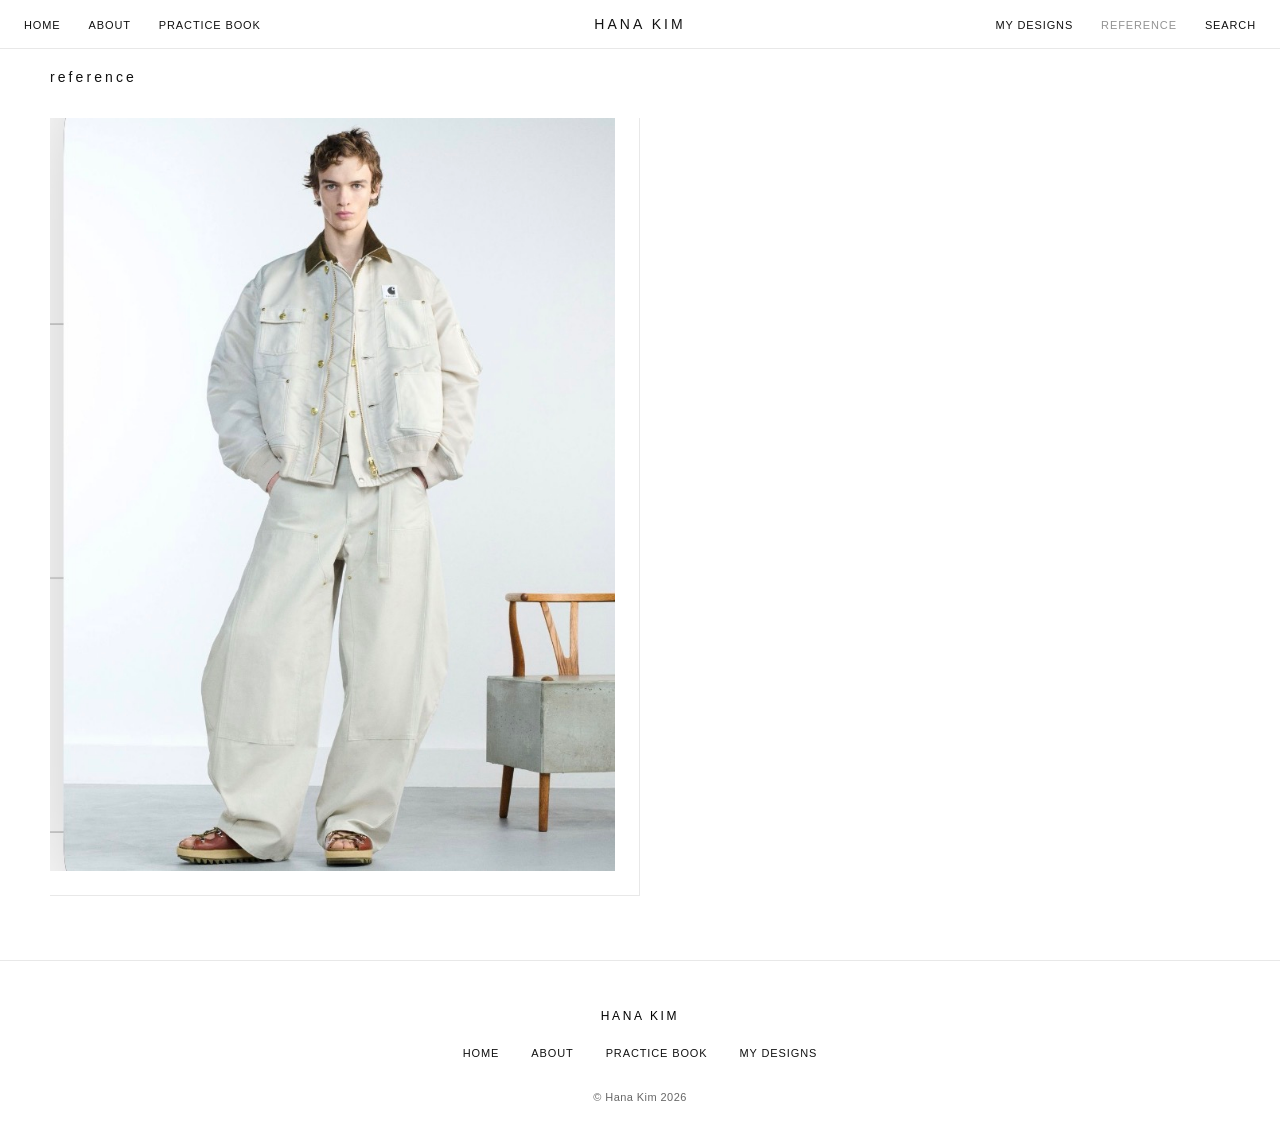
==== forEach.html @ 9773b861 "Publish portfolio website." ====
<!DOCTYPE html>
<html lang="en">

<head>
    <meta charset="UTF-8">
    <meta name="viewport" content="width=device-width, initial-scale=1.0">
    <title>Reference — Hana Kim</title>
    <link rel="preconnect" href="https://fonts.googleapis.com">
    <link rel="preconnect" href="https://fonts.gstatic.com" crossorigin>
    <link href="https://fonts.googleapis.com/css2?family=Poppins:wght@400;500&display=swap" rel="stylesheet">
    <link rel="stylesheet" href="style.css">
</head>

<body class="mk-page mk-work-page">
    <header class="mk-header">
        <nav class="mk-nav" aria-label="Main">
            <ul class="mk-nav-links mk-nav-left">
                <li><a href="index.html">Home</a></li>
                <li><a href="me.html">About</a></li>
                <li><a href="products.html">practice book</a></li>
            </ul>

            <a class="mk-logo" href="index.html">Hana Kim</a>

            <ul class="mk-nav-links mk-nav-right">
                <li><a href="javascript.html">My Designs</a></li>
                <li><a href="forEach.html" class="mk-active">Reference</a></li>
                <li><a href="search.html" class="mk-search">Search</a></li>
            </ul>
        </nav>
    </header>

    <main class="mk-work-main">
        <section class="mk-work-intro">
            <h1 class="mk-work-heading">reference</h1>
        </section>

        <section class="mk-work-grid" aria-label="Reference images">
            <figure class="mk-work-item">
                <img
                    src="images/reference-sacai-carhartt.png"
                    alt="Model wearing an off-white Sacai x Carhartt WIP chore jacket, wide-leg work pants, and brown platform sandals"
                    class="mk-work-item__img"
                >
            </figure>
        </section>
    </main>

    <footer class="mk-footer">
        <div class="mk-footer-brand">Hana Kim</div>
        <nav class="mk-footer-nav" aria-label="Footer">
            <a href="index.html">Home</a>
            <a href="me.html">About</a>
            <a href="products.html">practice book</a>
            <a href="javascript.html">My Designs</a>
        </nav>
        <p class="mk-footer-copy">&copy; Hana Kim 2026</p>
    </footer>
</body>

</html>
---- style.css ----
body {
            margin: 0;
        }

 section.nike {
            display: flex;
            background:#ffffff;
            justify-content: center;
            gap: 5rem;
        }

        footer {
            text-align: center;
            padding: 3px;
            background-color: rgb(255, 255, 255);
            color: rgb(0, 0, 0);
        
        }

        .menu {
        
            display: flex;
            gap: 0.75rem 1.25rem;
            align-items: center;
            padding: 0.75rem 1rem;
            background: #ffffff
            
        }

        .menu a {
            color: #000000;
            text-decoration: none;
            font-weight: 500;
        }

        .menu a:hover {
            text-decoration: underline;
        }

        nav {
            color: rgb(0, 0, 0)
             
        }


        
        nav h3 {
            color: rgb(0, 0, 0);
            width: 40%;
        }

        nav h4 {
            margin-left: auto;
        }

        section.img_section {
           
            flex: 1;
            display: flex;
            justify-content: center;
            background-color: rgb(255, 255, 255);
            align-items: center;
        }
        
        .intro {
            display: flex;
            align-items: center;
            background-color: rgb(255, 255, 255);
        }

        .hero {
            margin: 0;
            padding: 0;
            max-width: none;
            width: 100%;
            text-align: center;
        }

        .hero-image {
            width: 100%;
            max-height: none;
            object-fit: cover;
            border-radius: 0;
            display: block;
        }

        .hero figcaption {
            margin-top: 0.75rem;
            color: #444;
            font-size: 0.95rem;
        }

        /* Matin Kim–inspired homepage (matinkim.shop) */
        .mk-page {
            margin: 0;
            font-family: "Helvetica Neue", Helvetica, Arial, sans-serif;
            font-size: 13px;
            font-weight: 400;
            color: #111;
            background: #fff;
            -webkit-font-smoothing: antialiased;
        }

        .mk-header {
            position: sticky;
            top: 0;
            z-index: 100;
            background: #fff;
            border-bottom: 1px solid #e8e8e8;
        }

        .mk-nav {
            display: grid;
            grid-template-columns: 1fr auto 1fr;
            align-items: center;
            max-width: 1400px;
            margin: 0 auto;
            padding: 1rem 1.5rem;
            gap: 1rem;
        }

        .mk-nav-links {
            display: flex;
            flex-wrap: wrap;
            align-items: center;
            gap: 1.25rem 1.75rem;
            list-style: none;
            margin: 0;
            padding: 0;
        }

        .mk-nav-left {
            justify-content: flex-start;
        }

        .mk-nav-right {
            justify-content: flex-end;
        }

        .mk-nav-links a {
            color: #111;
            text-decoration: none;
            text-transform: uppercase;
            letter-spacing: 0.08em;
            font-size: 11px;
            font-weight: 400;
        }

        .mk-nav-links a:hover {
            opacity: 0.55;
            text-decoration: none;
        }

        .mk-logo {
            color: #111;
            text-decoration: none;
            text-transform: uppercase;
            letter-spacing: 0.22em;
            font-size: 14px;
            font-weight: 500;
            text-align: center;
            white-space: nowrap;
        }

        .mk-logo:hover {
            opacity: 0.55;
        }

        .mk-hero {
            position: relative;
            width: 100%;
            min-height: 75vh;
            overflow: hidden;
        }

        .mk-hero-slides {
            position: relative;
            width: 100%;
            height: 75vh;
        }

        .mk-hero-slide {
            position: absolute;
            inset: 0;
            width: 100%;
            height: 100%;
            object-fit: cover;
            display: block;
            opacity: 0;
            animation-duration: 12s;
            animation-timing-function: ease-in-out;
            animation-iteration-count: infinite;
        }

        .mk-hero-slide--1 {
            animation-name: mk-hero-fade-1;
        }

        .mk-hero-slide--2 {
            animation-name: mk-hero-fade-2;
        }

        @keyframes mk-hero-fade-1 {
            0%,
            40% {
                opacity: 1;
            }

            50%,
            90% {
                opacity: 0;
            }

            100% {
                opacity: 1;
            }
        }

        @keyframes mk-hero-fade-2 {
            0%,
            40% {
                opacity: 0;
            }

            50%,
            90% {
                opacity: 1;
            }

            100% {
                opacity: 0;
            }
        }

        .mk-hero-center {
            position: absolute;
            inset: 0;
            z-index: 2;
            display: flex;
            flex-direction: column;
            align-items: center;
            justify-content: center;
            text-align: center;
            padding: 1.5rem;
            color: #fff;
            pointer-events: none;
        }

        .mk-hero-center-name {
            margin: 0;
            font-size: clamp(2rem, 5vw, 3.25rem);
            font-weight: 400;
            letter-spacing: 0.14em;
            text-transform: uppercase;
            text-shadow: 0 2px 24px rgba(0, 0, 0, 0.35);
            opacity: 0;
            animation: mk-hero-pop-slow 1.6s ease-out forwards;
        }

        .mk-hero-center-tagline {
            margin: 0.85rem 0 0;
            font-size: clamp(11px, 1.6vw, 13px);
            font-weight: 400;
            letter-spacing: 0.2em;
            text-transform: uppercase;
            text-shadow: 0 1px 16px rgba(0, 0, 0, 0.35);
            opacity: 0;
            animation: mk-hero-pop-fast 0.5s ease-out forwards;
            animation-delay: 1.15s;
        }

        .mk-hero-center-tagline--sub {
            margin-top: 0.4rem;
            animation-delay: 1.35s;
        }

        @keyframes mk-hero-pop-slow {
            0% {
                opacity: 0;
                transform: translateY(28px);
            }

            100% {
                opacity: 1;
                transform: translateY(0);
            }
        }

        @keyframes mk-hero-pop-fast {
            0% {
                opacity: 0;
                transform: translateY(14px);
            }

            100% {
                opacity: 1;
                transform: translateY(0);
            }
        }

        .mk-hero-overlay {
            z-index: 1;
            position: absolute;
            left: 0;
            right: 0;
            bottom: 0;
            padding: 3rem 1.5rem;
            text-align: center;
            color: #fff;
            background: linear-gradient(transparent, rgba(0, 0, 0, 0.45));
        }

        .mk-hero-eyebrow {
            margin: 0 0 0.5rem;
            text-transform: uppercase;
            letter-spacing: 0.2em;
            font-size: 11px;
            font-weight: 400;
        }

        .mk-hero-title {
            margin: 0;
            font-size: clamp(1.75rem, 4vw, 2.75rem);
            font-weight: 400;
            letter-spacing: 0.04em;
            text-transform: uppercase;
        }

        .mk-hero-subtitle {
            margin: 0.75rem 0 0;
            font-size: 12px;
            letter-spacing: 0.12em;
            text-transform: uppercase;
            opacity: 0.9;
        }

        .mk-section {
            max-width: 1400px;
            margin: 0 auto;
            padding: 4rem 1.5rem 2rem;
        }

        .mk-section-heading {
            margin: 0 0 2rem;
            font-size: 13px;
            font-weight: 400;
            text-transform: uppercase;
            letter-spacing: 0.15em;
            text-align: center;
        }

        .mk-card-link {
            display: flex;
            justify-content: space-between;
            align-items: center;
            padding: 1.25rem 0;
            border-top: 1px solid #e8e8e8;
            border-bottom: 1px solid #e8e8e8;
            color: #111;
            text-decoration: none;
            text-transform: uppercase;
            letter-spacing: 0.06em;
            font-size: 12px;
        }

        .mk-card-link:hover {
            opacity: 0.55;
        }

        .mk-categories {
            display: grid;
            grid-template-columns: repeat(3, 1fr);
            gap: 1px;
            background: #e8e8e8;
            max-width: 1400px;
            margin: 0 auto 4rem;
            padding: 0 1.5rem;
        }

        .mk-category {
            display: flex;
            align-items: center;
            justify-content: center;
            min-height: 120px;
            background: #fff;
            color: #111;
            text-decoration: none;
            text-transform: uppercase;
            letter-spacing: 0.12em;
            font-size: 11px;
        }

        .mk-category:hover {
            background: #f7f7f7;
        }

        .mk-footer {
            border-top: 1px solid #e8e8e8;
            padding: 3rem 1.5rem 2rem;
            text-align: center;
        }

        .mk-footer-brand {
            text-transform: uppercase;
            letter-spacing: 0.22em;
            font-size: 12px;
            margin-bottom: 1.5rem;
        }

        .mk-footer-nav {
            display: flex;
            flex-wrap: wrap;
            justify-content: center;
            gap: 1.25rem 2rem;
            margin-bottom: 2rem;
        }

        .mk-footer-nav a {
            color: #111;
            text-decoration: none;
            text-transform: uppercase;
            letter-spacing: 0.08em;
            font-size: 11px;
        }

        .mk-footer-nav a:hover {
            opacity: 0.55;
        }

        .mk-footer-copy {
            margin: 0;
            font-size: 11px;
            color: #666;
            letter-spacing: 0.04em;
        }

        .mk-nav-links a.mk-active {
            opacity: 0.45;
        }

        /* Work page */
        .mk-work-page .mk-work-main {
            max-width: 1400px;
            margin: 0 auto;
            padding: 20px 50px 4rem;
            box-sizing: border-box;
        }

        .mk-work-page .mk-work-heading {
            margin: 0 0 2rem;
            color: #111;
            font-family: "Helvetica Neue", Helvetica, Arial, sans-serif;
            font-size: 14px;
            font-weight: 500;
            letter-spacing: 0.22em;
            text-transform: none;
            line-height: 1.2;
        }

        .mk-work-page .mk-work-grid {
            display: grid;
            grid-template-columns: repeat(2, 1fr);
            column-gap: 0;
            row-gap: 1.5rem;
        }

        .mk-work-page .mk-work-item {
            margin: 0;
            padding: 0 0 1.5rem;
            border: 0;
            border-bottom: 1px solid #e8e8e8;
        }

        .mk-work-page .mk-work-item:nth-child(odd) {
            padding-right: 1.5rem;
            border-right: 1px solid #e8e8e8;
        }

        .mk-work-page .mk-work-item:nth-child(even) {
            padding-left: 1.5rem;
        }

        .mk-work-page .mk-work-item__img {
            display: block;
            width: 100%;
            height: auto;
        }

        .mk-work-page .mk-work-item__caption {
            margin-top: 0.65rem;
            color: #444;
            font-size: 12px;
            font-weight: 400;
            letter-spacing: 0.02em;
            line-height: 1.4;
        }

        @media (max-width: 768px) {
            .mk-work-page .mk-work-main {
                padding: 20px 16px 3rem;
            }

            .mk-work-page .mk-work-grid {
                grid-template-columns: 1fr;
            }

            .mk-work-page .mk-work-item:nth-child(odd) {
                padding-right: 0;
                border-right: none;
            }

            .mk-work-page .mk-work-item:nth-child(even) {
                padding-left: 0;
            }
        }

        /* About page — Matin Kim Brand page style (matinkim.shop/pages/brand) */
        .mk-about-page {
            --mk-brand-gap: 1rem;
            --mk-brand-line-gap: 2rem;
            --mk-brand-footer-gap: 1rem;
            min-height: 100vh;
            display: flex;
            flex-direction: column;
        }

        .mk-about-page .mk-brand-main {
            flex: 0 1 auto;
            display: flex;
            flex-direction: column;
            padding-bottom: 0;
        }

        .mk-about-page .mk-brand-intro__inner {
            width: 100%;
            max-width: none;
            height: auto;
            min-height: 0;
            margin: 0 auto;
        }

        .mk-about-page .mk-brand-intro {
            margin: 0;
            padding: 20px 50px 0;
            box-sizing: border-box;
            flex-shrink: 0;
            height: auto;
        }

        .mk-about-page .mk-brand-heading {
            margin: 0 0 16px;
            font-family: Poppins, "Helvetica Neue", Helvetica, Arial, sans-serif;
            font-size: 40px;
            font-weight: 500;
            line-height: 1.2;
            letter-spacing: 0;
            text-transform: none;
            text-align: left;
            color: #111;
        }

        .mk-about-page .mk-brand-text {
            width: 100%;
            height: auto;
            min-height: 0;
            font-size: 15px;
            line-height: 1.375;
            letter-spacing: 0.05em;
            color: #111;
            text-align: justify;
            text-justify: inter-word;
        }

        .mk-about-page .mk-brand-text p {
            margin: 0 0 16px;
            text-align: justify;
            text-indent: 0;
        }

        .mk-about-page .mk-brand-text p:last-child {
            margin-bottom: 0;
        }

        .mk-about-page .mk-brand-visual {
            flex-shrink: 0;
            width: auto;
            height: auto;
            margin: var(--mk-brand-gap) -50px 0;
            padding: 0;
            border: 0;
            line-height: 0;
        }

        .mk-about-page .mk-brand-visual__img {
            display: block;
            width: 100%;
            height: auto;
            margin: 0;
        }

        .mk-about-page .mk-brand-divider {
            flex-shrink: 0;
            margin: 0;
            padding: var(--mk-brand-line-gap) 50px 0;
        }

        .mk-about-page .mk-footer {
            flex-shrink: 0;
            margin-top: 0;
            border-top: none;
            padding-top: var(--mk-brand-footer-gap);
        }

        .mk-about-page .mk-brand-divider hr {
            margin: 0;
            border: 0;
            border-top: 1px solid #e8e8e8;
        }

        @media (max-width: 989px) {
            .mk-about-page .mk-brand-intro {
                padding: 20px 30px 0;
            }

            .mk-about-page .mk-brand-visual {
                margin-left: -30px;
                margin-right: -30px;
            }

            .mk-about-page .mk-brand-heading {
                font-size: 36px;
            }
        }

        @media (max-width: 768px) {
            .mk-nav {
                grid-template-columns: 1fr;
                text-align: center;
            }

            .mk-nav-left,
            .mk-nav-right {
                justify-content: center;
            }

            .mk-logo {
                order: -1;
                margin-bottom: 0.5rem;
            }

            .mk-categories {
                grid-template-columns: 1fr;
            }

            .mk-hero-slides {
                height: 60vh;
            }

            .mk-hero {
                min-height: 60vh;
            }

            .mk-about-page .mk-brand-intro {
                padding: 20px 16px 0;
            }

            .mk-about-page .mk-brand-visual {
                margin-left: -16px;
                margin-right: -16px;
            }

            .mk-about-page .mk-brand-heading {
                font-size: 32px;
            }

            .mk-about-page .mk-brand-text {
                font-size: 14px;
            }
        }

        article.img {
           
            max-width: 100%;
            height: auto;
            border-radius: 8px; 
        
        }
        section.gawi div {
            width: 40%;
            align-items: center;
            height: 100vh

            
        }

    
        .about-title {
             border-bottom: 1px solid #ccc;
             padding-bottom: 5px;
        }

        .below {
            border-bottom: 1px solid #ccc;
             padding-bottom: 5px;
        
        }

        .me {
             border-bottom: 1px solid #ccc;
             padding-bottom: 5px;
        }

        section.gawi {
            background-color: bisque;
            display: grid;
            place-items: center;
            padding-bottom: 1rem;
        }
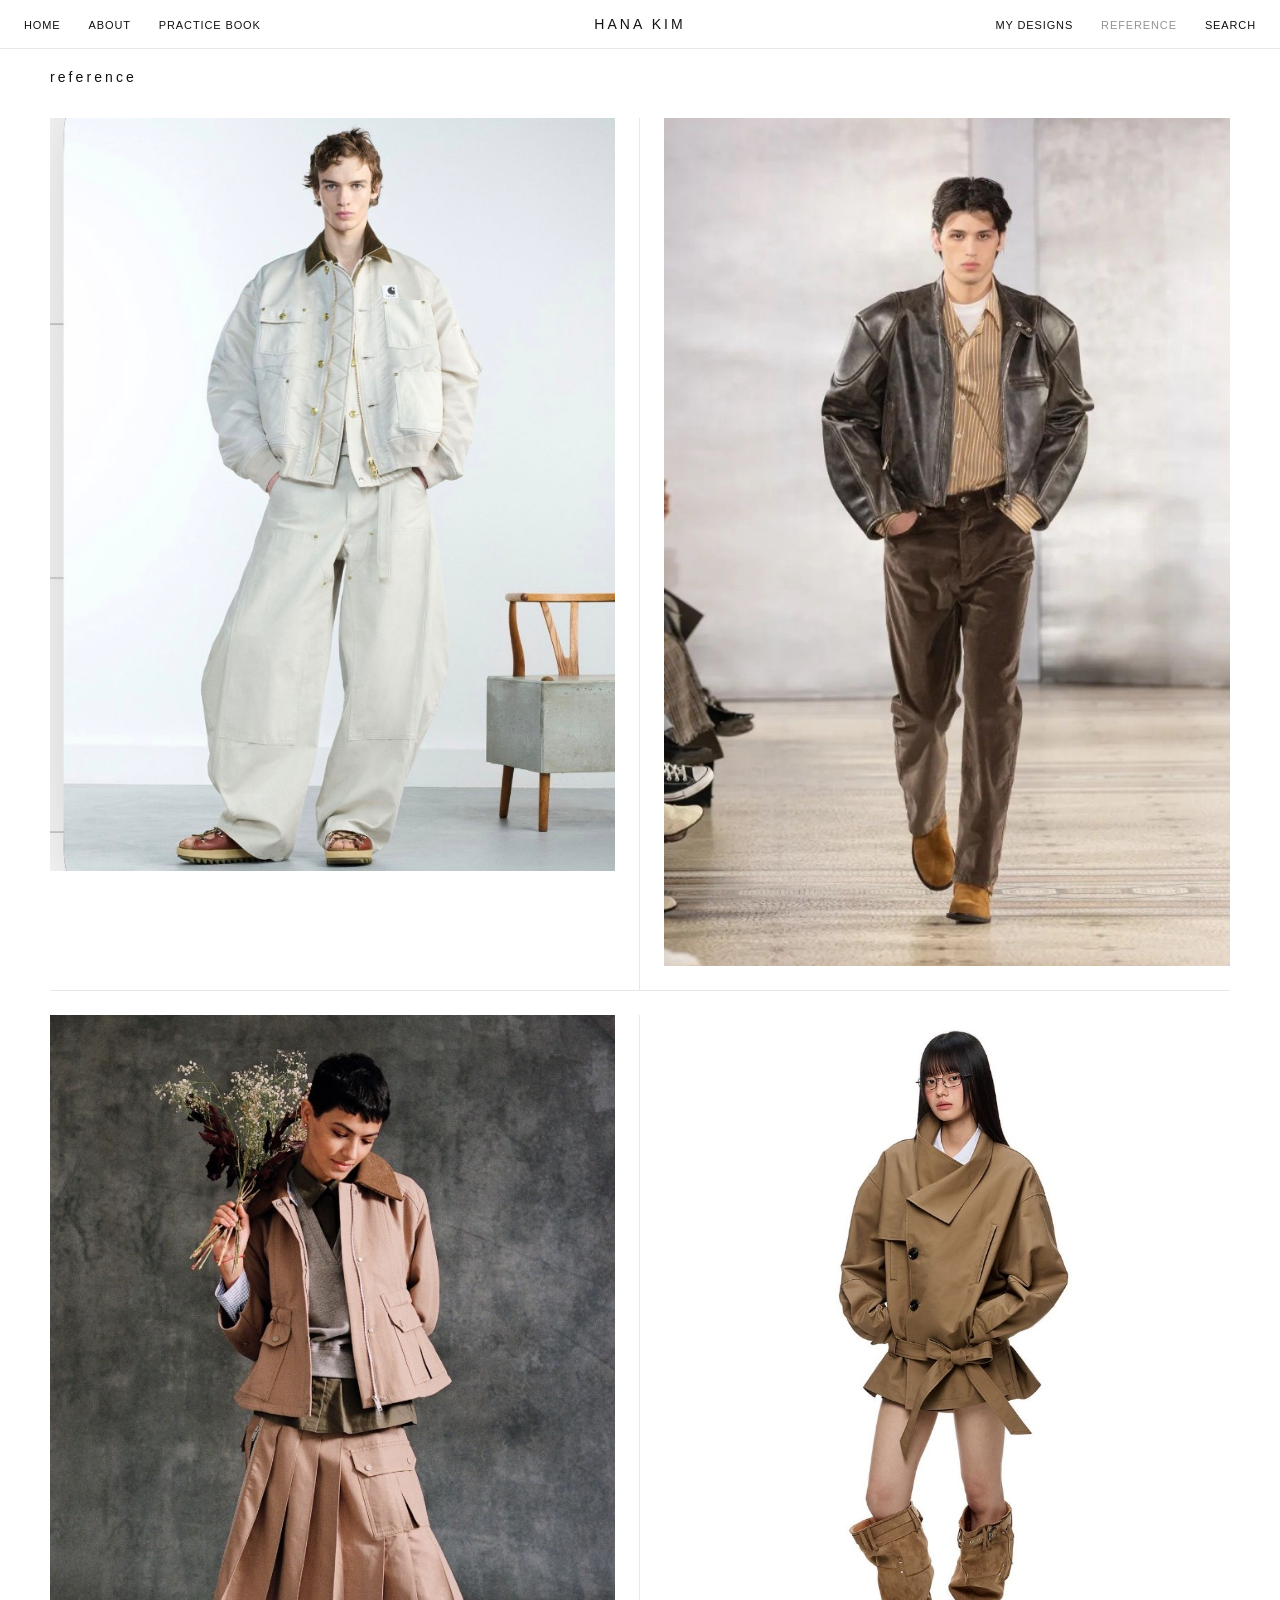
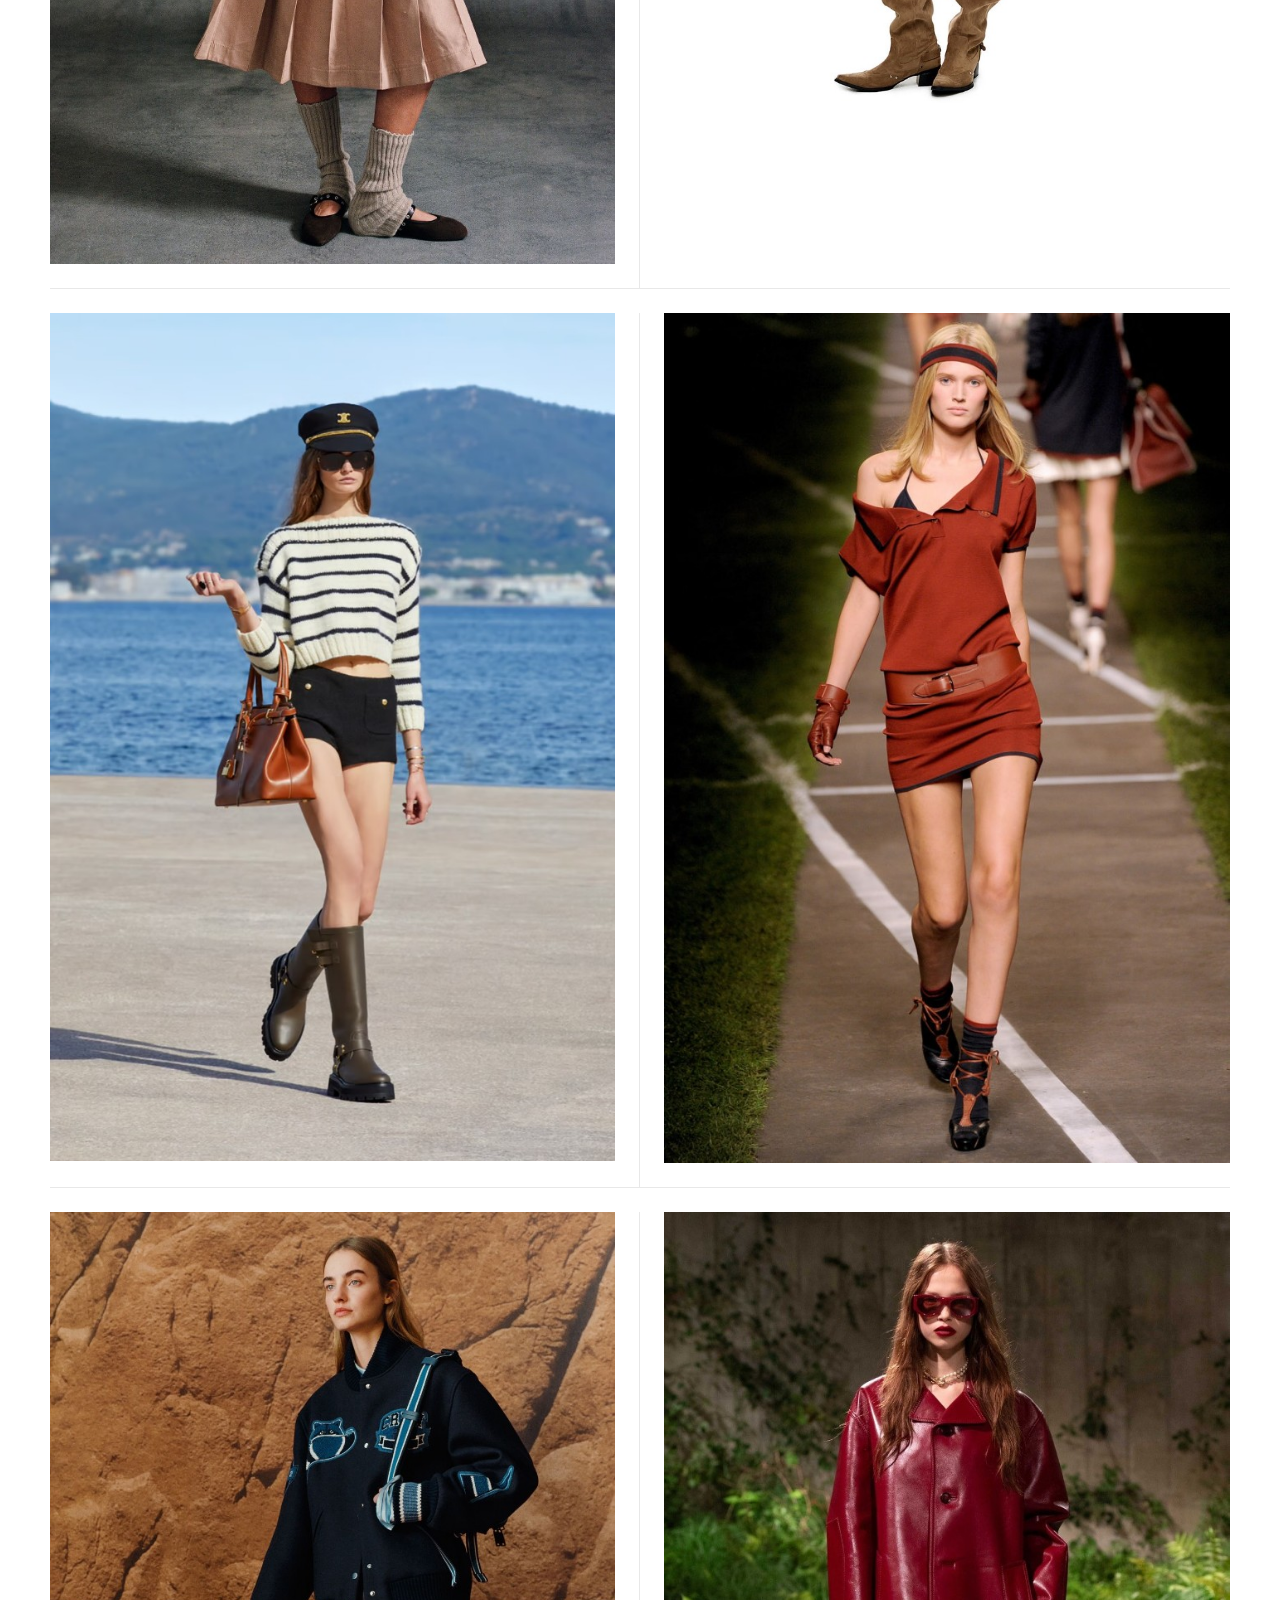
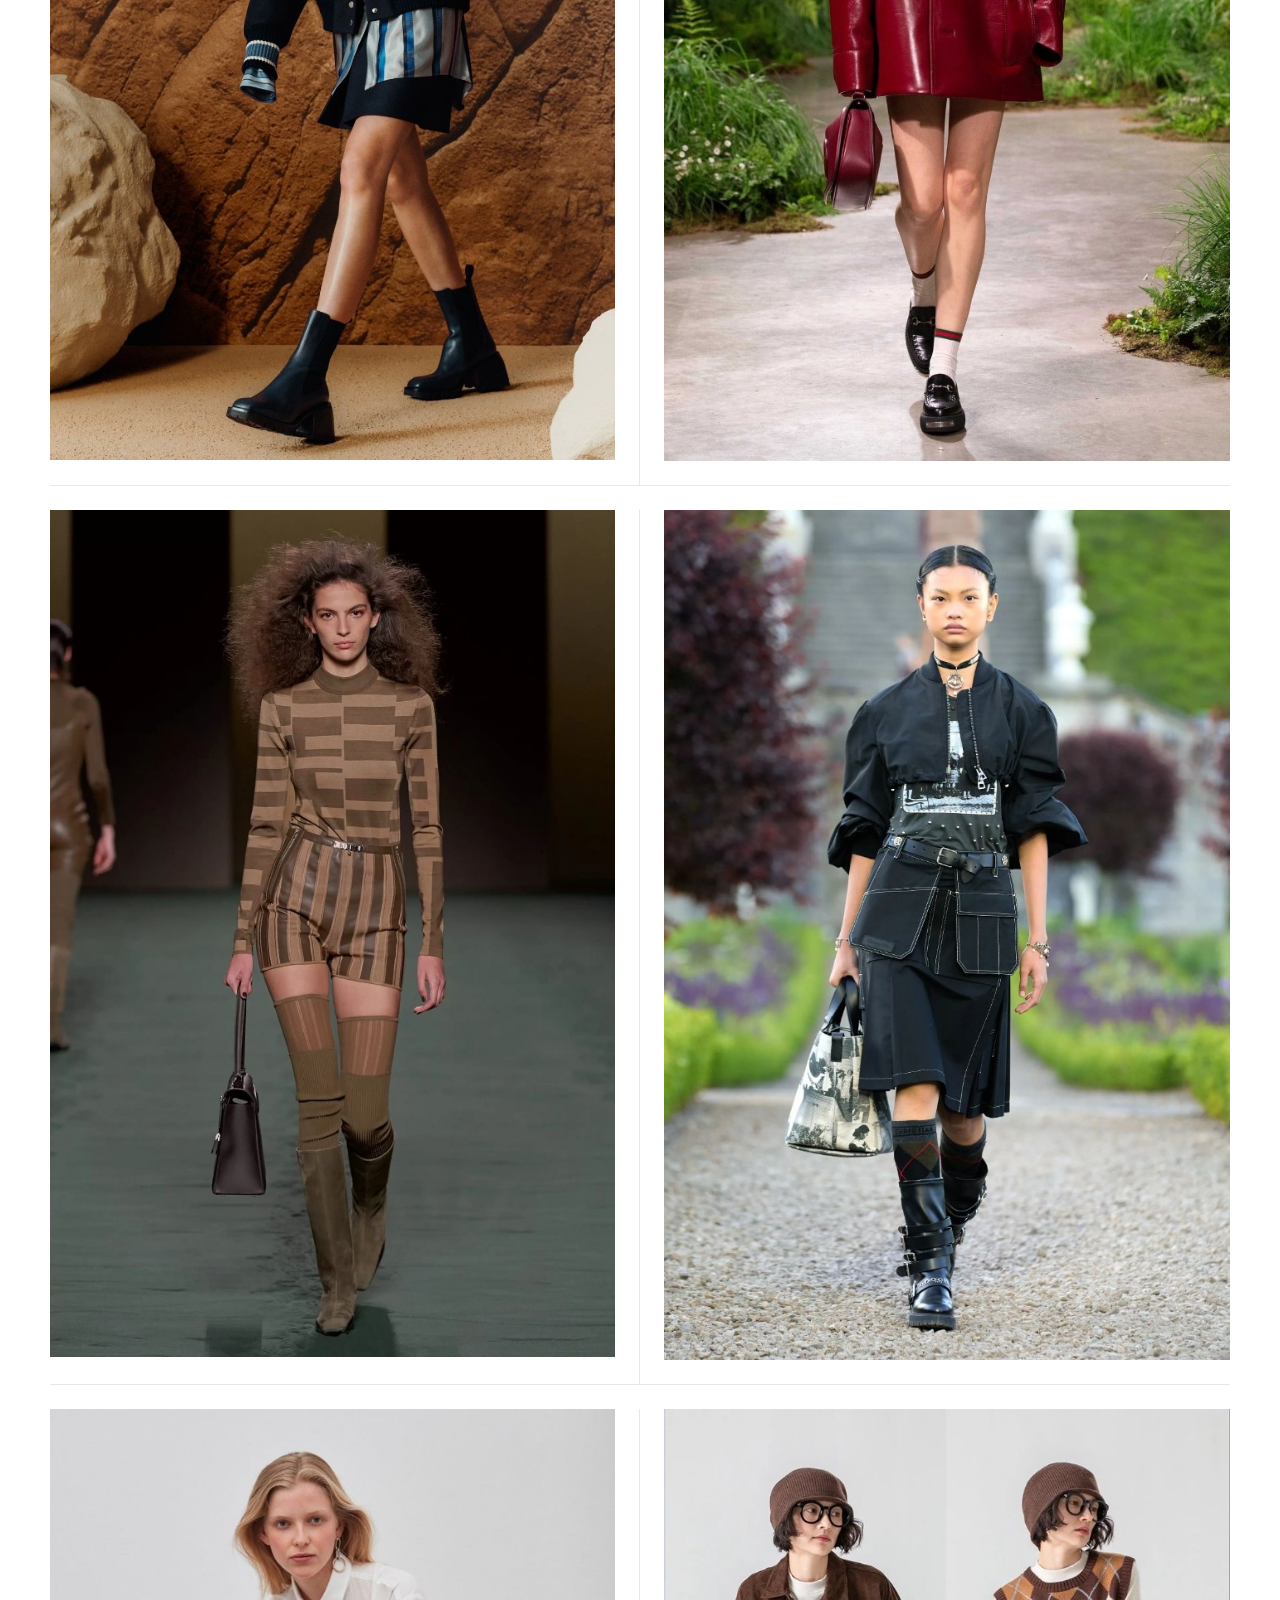
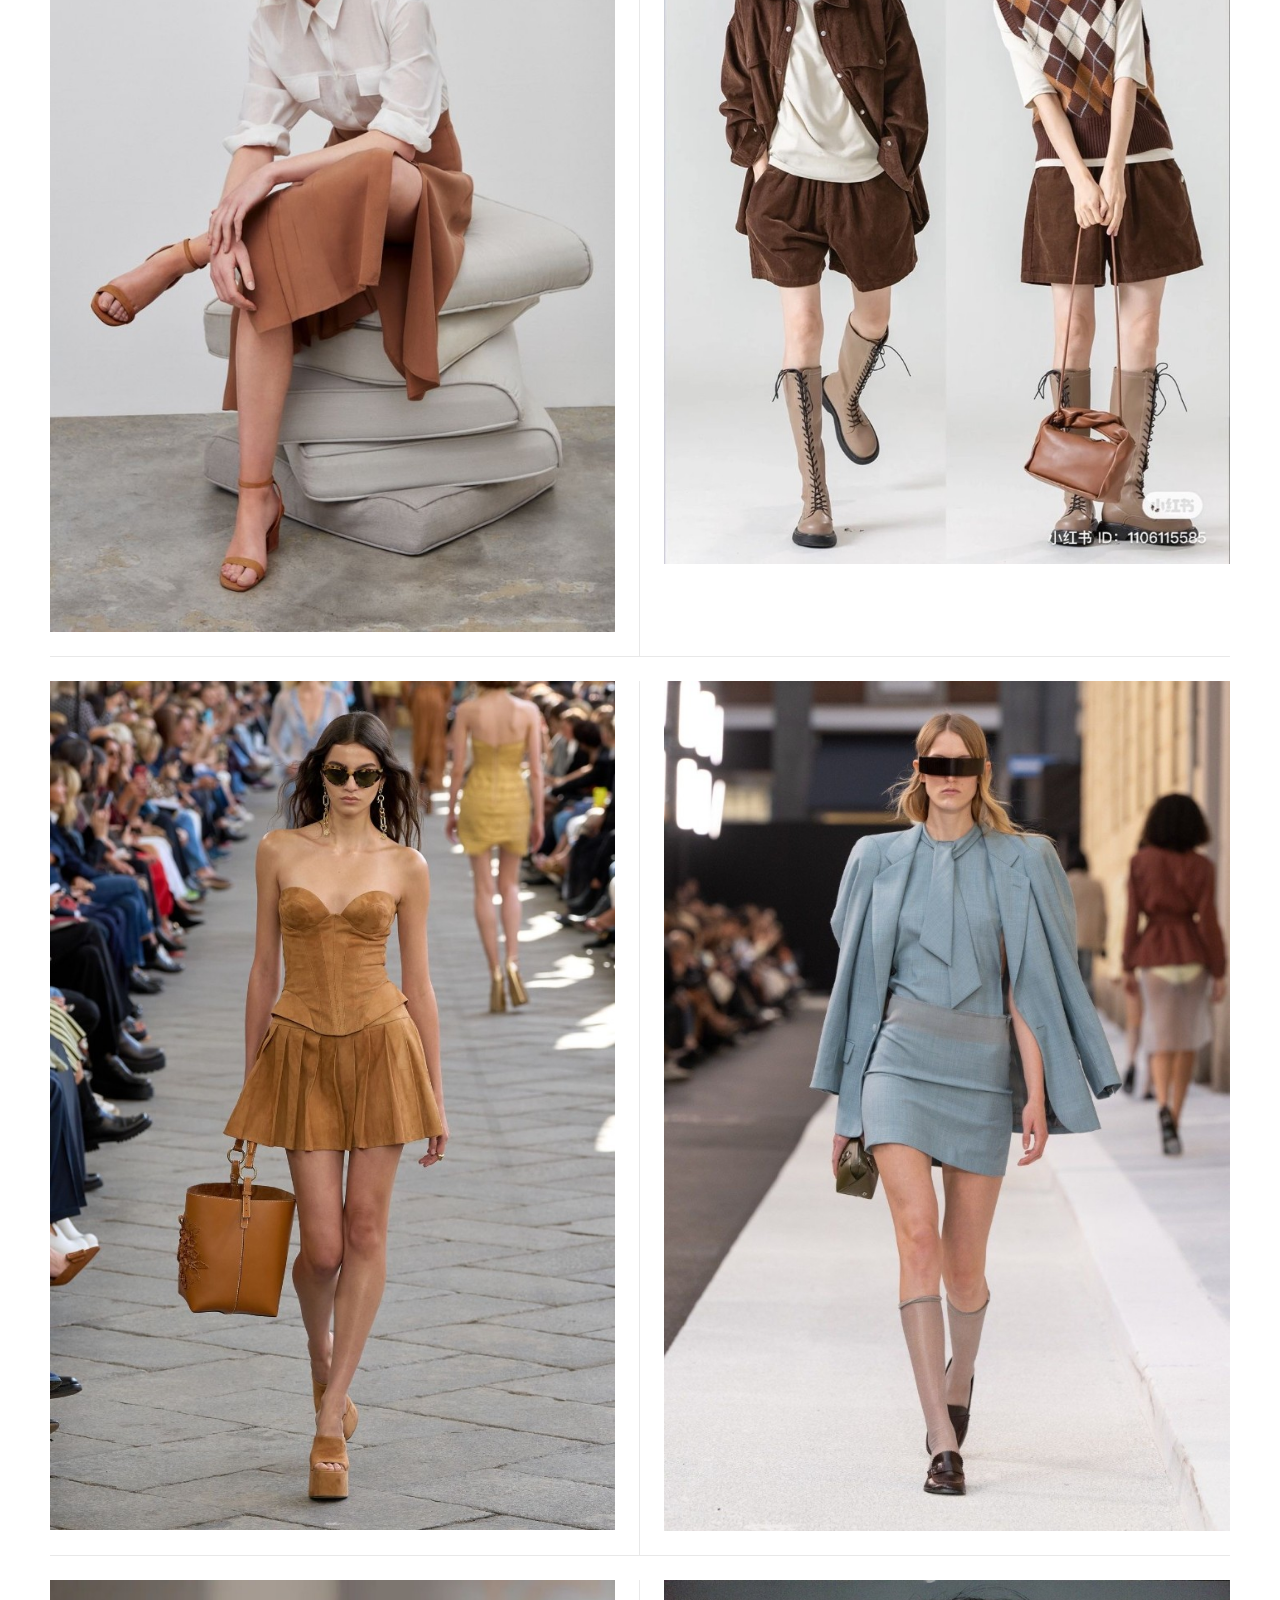
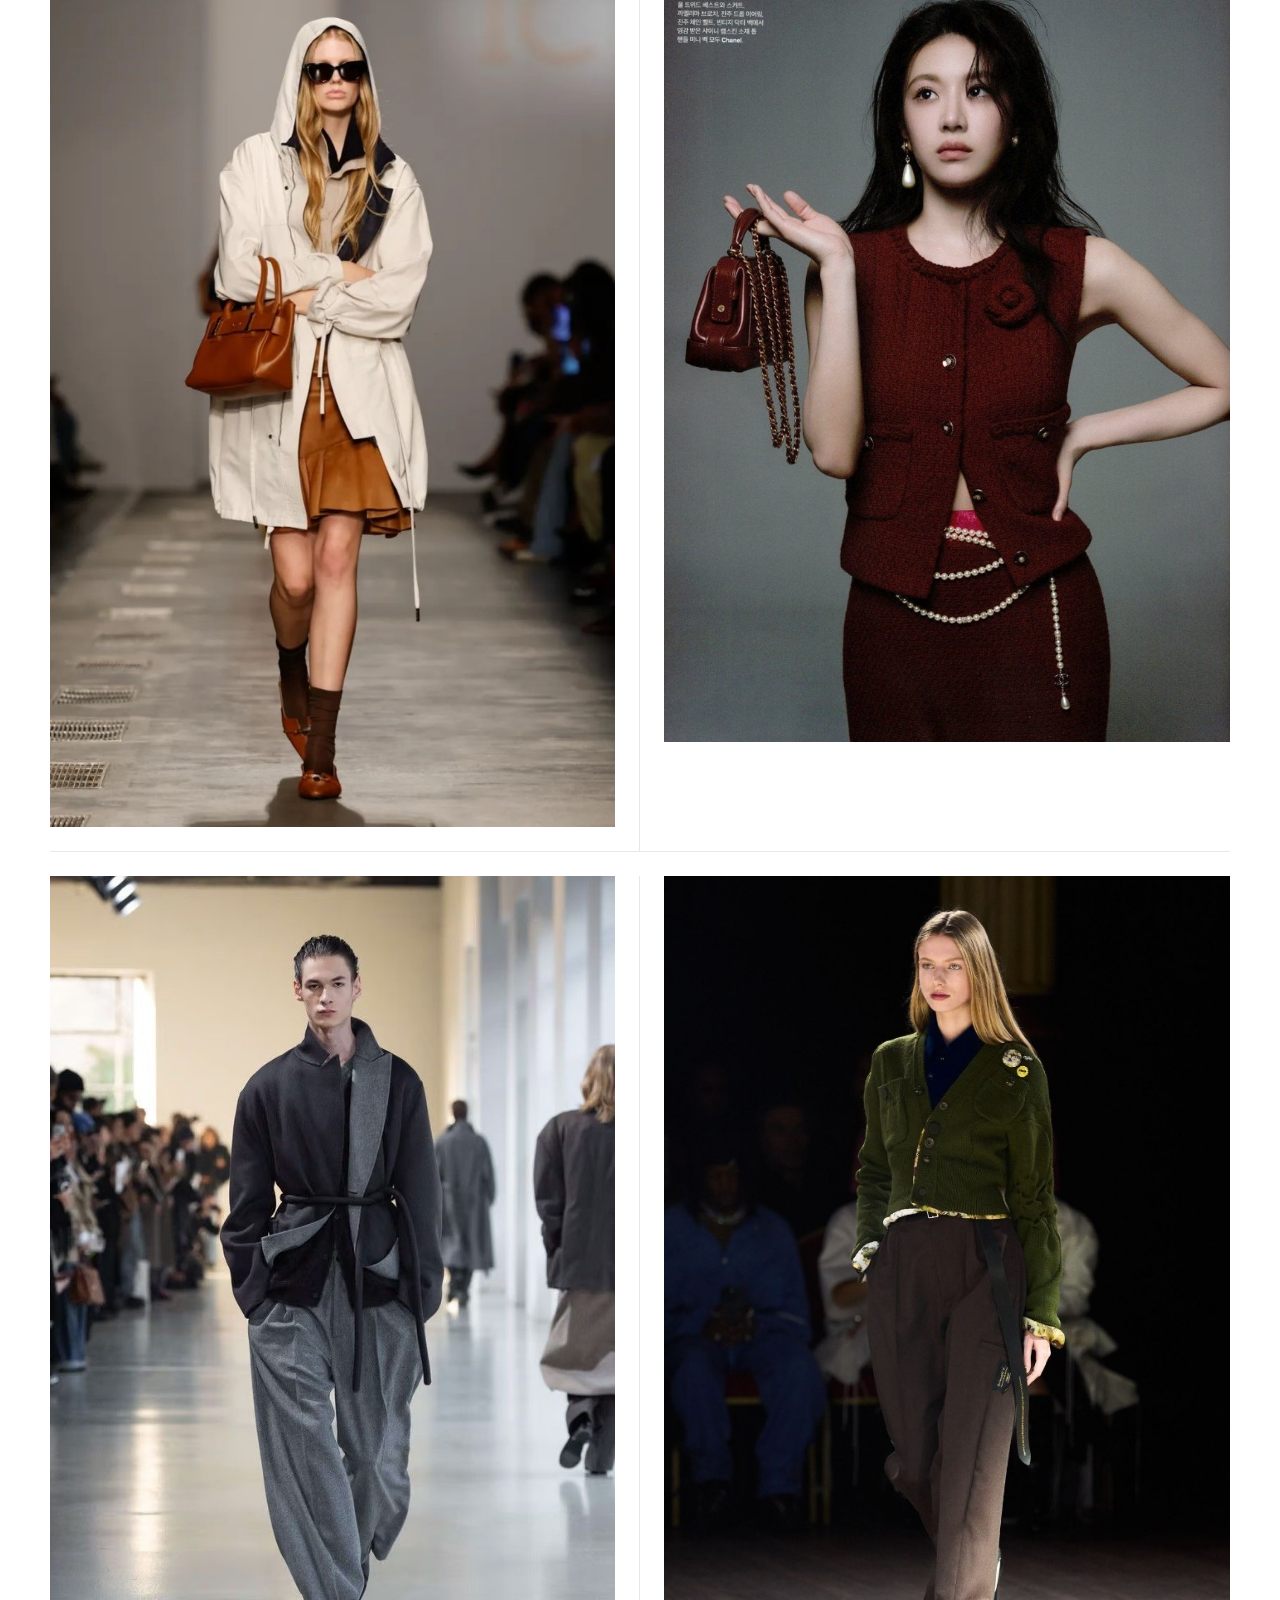
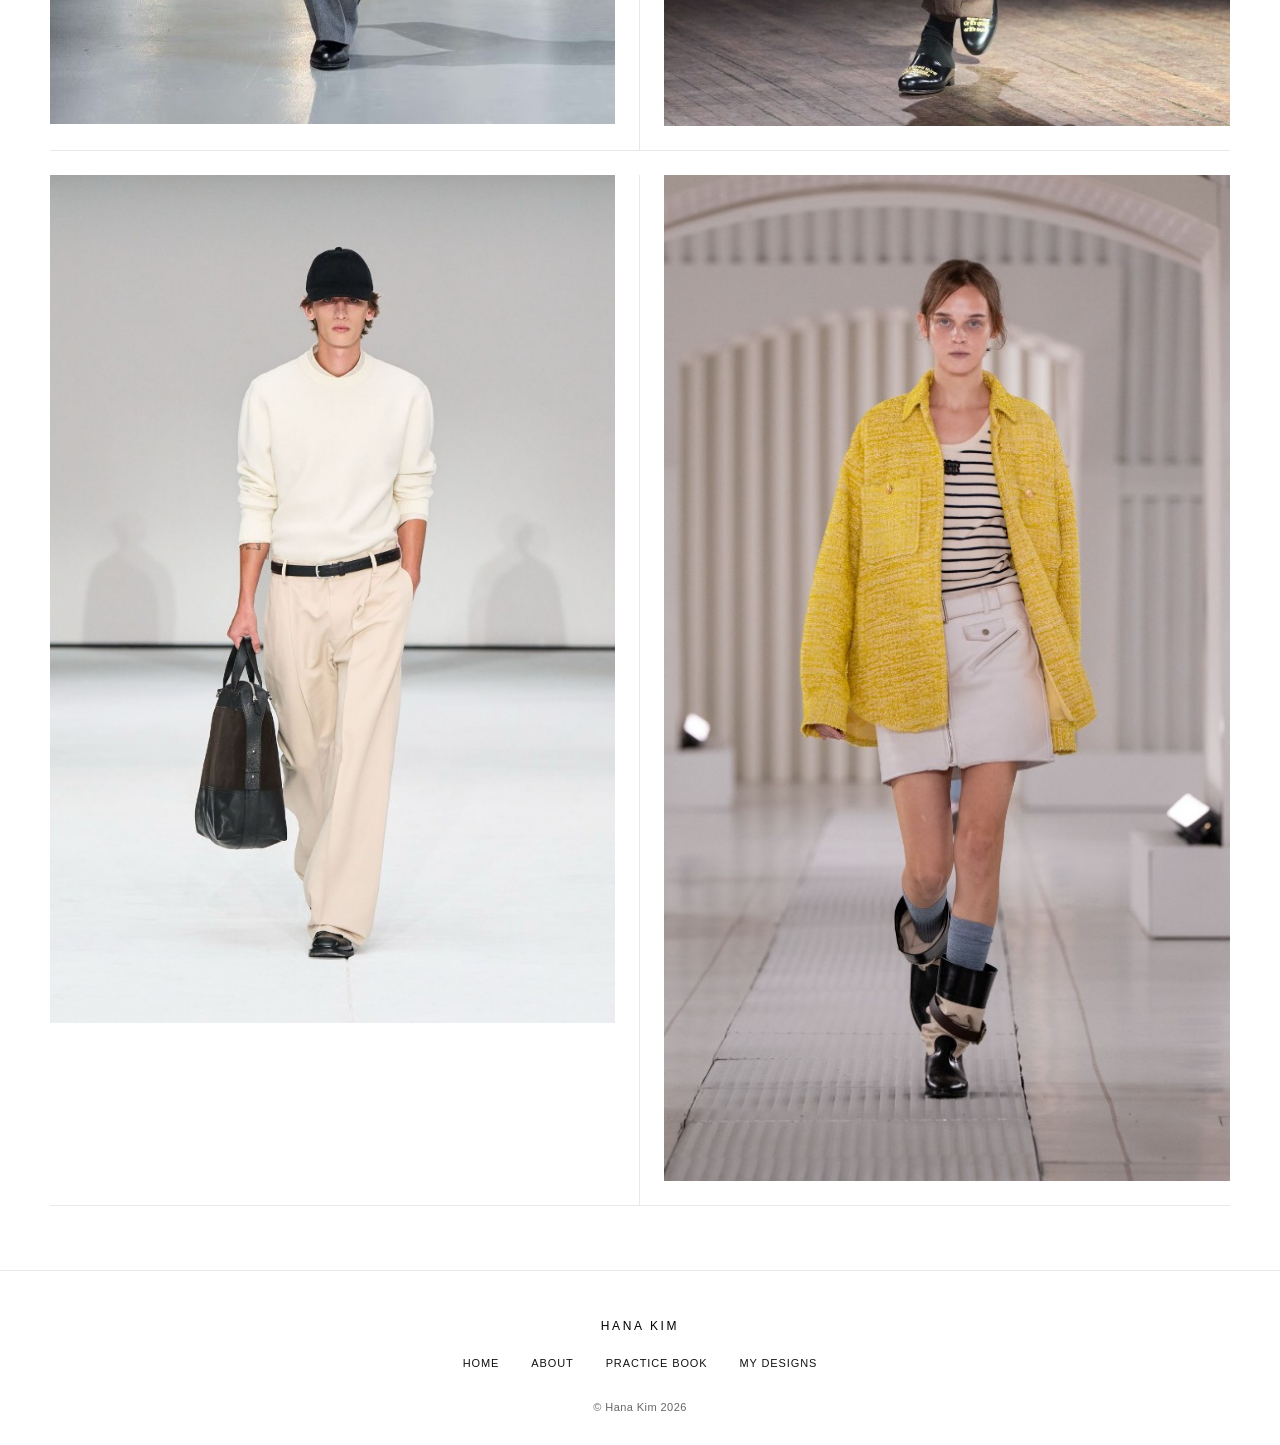
==== commit 15d71de3: "Add reference gallery, practice book search, and My Designs feature." ====
--- a/forEach.html
+++ b/forEach.html
@@ -43,6 +43,139 @@
                     class="mk-work-item__img"
                 >
             </figure>
+            <figure class="mk-work-item">
+                <img
+                    src="images/reference-runway-leather.png"
+                    alt="Male model on a runway wearing a brown leather bomber jacket with structured shoulders, striped shirt, and corduroy trousers"
+                    class="mk-work-item__img"
+                >
+            </figure>
+            <figure class="mk-work-item">
+                <img
+                    src="images/reference-utility-skirt.png"
+                    alt="Model in a tan utility jacket and pleated skirt holding a bouquet of dried flowers against a dark studio backdrop"
+                    class="mk-work-item__img"
+                >
+            </figure>
+            <figure class="mk-work-item">
+                <img
+                    src="images/reference-khaki-coat.png"
+                    alt="Model wearing an oversized khaki double-breasted coat with a bow belt and slouchy tan knee-high boots on a white background"
+                    class="mk-work-item__img"
+                >
+            </figure>
+            <figure class="mk-work-item">
+                <img
+                    src="images/reference-pier-stripe.png"
+                    alt="Model on a coastal pier wearing a striped cropped sweater, black shorts, olive rubber boots, and a black sailor cap"
+                    class="mk-work-item__img"
+                >
+            </figure>
+            <figure class="mk-work-item">
+                <img
+                    src="images/reference-runway-terracotta.png"
+                    alt="Model on a runway wearing a terracotta polo shirt, matching mini skirt, leather belt, and platform sandals"
+                    class="mk-work-item__img"
+                >
+            </figure>
+            <figure class="mk-work-item">
+                <img
+                    src="images/reference-varsity-canyon.png"
+                    alt="Model in a navy varsity jacket with patches, striped layering, and chunky black boots against a rocky canyon backdrop"
+                    class="mk-work-item__img"
+                >
+            </figure>
+            <figure class="mk-work-item">
+                <img
+                    src="images/reference-burgundy-leather.png"
+                    alt="Model in an oversized burgundy leather coat, burgundy sunglasses, and horsebit loafers on a garden runway"
+                    class="mk-work-item__img"
+                >
+            </figure>
+            <figure class="mk-work-item">
+                <img
+                    src="images/reference-geometric-runway.png"
+                    alt="Model on a runway wearing a geometric-pattern turtleneck sweater, striped shorts, olive leg warmers, and suede boots"
+                    class="mk-work-item__img"
+                >
+            </figure>
+            <figure class="mk-work-item">
+                <img
+                    src="images/reference-dior-garden.png"
+                    alt="Model in a cropped black bomber jacket, contrast-stitched skirt, buckle boots, and a photo-print tote walking through a garden"
+                    class="mk-work-item__img"
+                >
+            </figure>
+            <figure class="mk-work-item">
+                <img
+                    src="images/reference-pleated-skirt.png"
+                    alt="Model seated on stacked cushions wearing a sheer white shirt, brown pleated skirt, and tan heeled sandals"
+                    class="mk-work-item__img"
+                >
+            </figure>
+            <figure class="mk-work-item">
+                <img
+                    src="images/reference-corduroy-dual.png"
+                    alt="Two side-by-side looks featuring corduroy shorts, tan lace-up boots, and brown layering with an argyle sweater vest"
+                    class="mk-work-item__img"
+                >
+            </figure>
+            <figure class="mk-work-item">
+                <img
+                    src="images/reference-suede-corset.png"
+                    alt="Model on an outdoor runway wearing a tan suede corset top, pleated mini skirt, and platform mules"
+                    class="mk-work-item__img"
+                >
+            </figure>
+            <figure class="mk-work-item">
+                <img
+                    src="images/reference-blue-blazer.png"
+                    alt="Model on a runway in a light blue draped blazer, tie-neck top, mini skirt, and brown loafers"
+                    class="mk-work-item__img"
+                >
+            </figure>
+            <figure class="mk-work-item">
+                <img
+                    src="images/reference-parka-leather.png"
+                    alt="Model in an oversized cream hooded parka, rust leather skirt, and brown loafers on a runway"
+                    class="mk-work-item__img"
+                >
+            </figure>
+            <figure class="mk-work-item">
+                <img
+                    src="images/reference-burgundy-pearls.png"
+                    alt="Model in a burgundy textured vest and skirt with pearl belt and drop earrings against a gray studio backdrop"
+                    class="mk-work-item__img"
+                >
+            </figure>
+            <figure class="mk-work-item">
+                <img
+                    src="images/reference-gray-rope-belt.png"
+                    alt="Male model on a runway wearing a charcoal jacket with gray panel, wide-leg trousers, and a rope belt"
+                    class="mk-work-item__img"
+                >
+            </figure>
+            <figure class="mk-work-item">
+                <img
+                    src="images/reference-olive-cardigan.png"
+                    alt="Model on a wooden runway in an olive green cropped cardigan, navy shirt, and dark brown pleated trousers"
+                    class="mk-work-item__img"
+                >
+            </figure>
+            <figure class="mk-work-item">
+                <img
+                    src="images/reference-cream-wide-leg.png"
+                    alt="Male model in a cream sweater, beige wide-leg trousers, black cap, and a two-tone suede duffel bag"
+                    class="mk-work-item__img"
+                >
+            </figure>
+            <figure class="mk-work-item">
+                <img
+                    src="images/reference-yellow-boucle.png"
+                    alt="Model on a white runway wearing a yellow bouclé jacket, striped tank top, and cream leather mini skirt"
+                    class="mk-work-item__img"
+                >
+            </figure>
         </section>
     </main>
 
--- a/style.css
+++ b/style.css
@@ -514,6 +514,111 @@
             }
         }
 
+        /* My Designs feature layout */
+        .mk-design-feature {
+            display: grid;
+            grid-template-columns: 1fr 1fr;
+            column-gap: 0;
+            align-items: start;
+            border-bottom: 1px solid #e8e8e8;
+            padding-bottom: 1.5rem;
+        }
+
+        .mk-design-feature__media {
+            margin: 0;
+            padding: 0 1.5rem 0 0;
+            border-right: 1px solid #e8e8e8;
+        }
+
+        .mk-design-feature__text {
+            padding: 0 0 0 1.5rem;
+        }
+
+        .mk-design-feature__text p {
+            margin: 0;
+            color: #444;
+            font-size: 13px;
+            font-weight: 400;
+            letter-spacing: 0.02em;
+            line-height: 1.7;
+        }
+
+        .mk-design-feature__text p + p {
+            margin-top: 1.1rem;
+        }
+
+        @media (max-width: 768px) {
+            .mk-design-feature {
+                grid-template-columns: 1fr;
+                row-gap: 1.25rem;
+            }
+
+            .mk-design-feature__media {
+                padding-right: 0;
+                border-right: none;
+            }
+
+            .mk-design-feature__text {
+                padding-left: 0;
+            }
+        }
+
+        /* Search page */
+        .mk-search-page .mk-search-panel {
+            margin-bottom: 2rem;
+            max-width: 640px;
+        }
+
+        .mk-search-page .mk-search-label {
+            display: block;
+            margin-bottom: 0.65rem;
+            color: #444;
+            font-size: 12px;
+            letter-spacing: 0.04em;
+        }
+
+        .mk-search-page .mk-search-input {
+            width: 100%;
+            padding: 0.85rem 0;
+            border: 0;
+            border-bottom: 1px solid #111;
+            background: transparent;
+            color: #111;
+            font-family: inherit;
+            font-size: 14px;
+            outline: none;
+            box-sizing: border-box;
+        }
+
+        .mk-search-page .mk-search-input::placeholder {
+            color: #999;
+        }
+
+        .mk-search-page .mk-search-status {
+            margin: 0.85rem 0 0;
+            color: #666;
+            font-size: 12px;
+            line-height: 1.5;
+        }
+
+        .mk-search-page .mk-search-results:empty {
+            display: none;
+        }
+
+        .mk-search-page .mk-search-result-link {
+            display: block;
+            color: inherit;
+            text-decoration: none;
+        }
+
+        .mk-search-page .mk-search-result-link:hover .mk-work-item__img {
+            opacity: 0.92;
+        }
+
+        .mk-search-page .mk-work-item__img {
+            transition: opacity 0.2s ease;
+        }
+
         /* About page — Matin Kim Brand page style (matinkim.shop/pages/brand) */
         .mk-about-page {
             --mk-brand-gap: 1rem;
@@ -583,9 +688,9 @@
 
         .mk-about-page .mk-brand-visual {
             flex-shrink: 0;
-            width: auto;
+            width: 100%;
             height: auto;
-            margin: var(--mk-brand-gap) -50px 0;
+            margin: var(--mk-brand-gap) 0 0;
             padding: 0;
             border: 0;
             line-height: 0;
@@ -623,8 +728,8 @@
             }
 
             .mk-about-page .mk-brand-visual {
-                margin-left: -30px;
-                margin-right: -30px;
+                margin-left: 0;
+                margin-right: 0;
             }
 
             .mk-about-page .mk-brand-heading {
@@ -665,8 +770,8 @@
             }
 
             .mk-about-page .mk-brand-visual {
-                margin-left: -16px;
-                margin-right: -16px;
+                margin-left: 0;
+                margin-right: 0;
             }
 
             .mk-about-page .mk-brand-heading {
